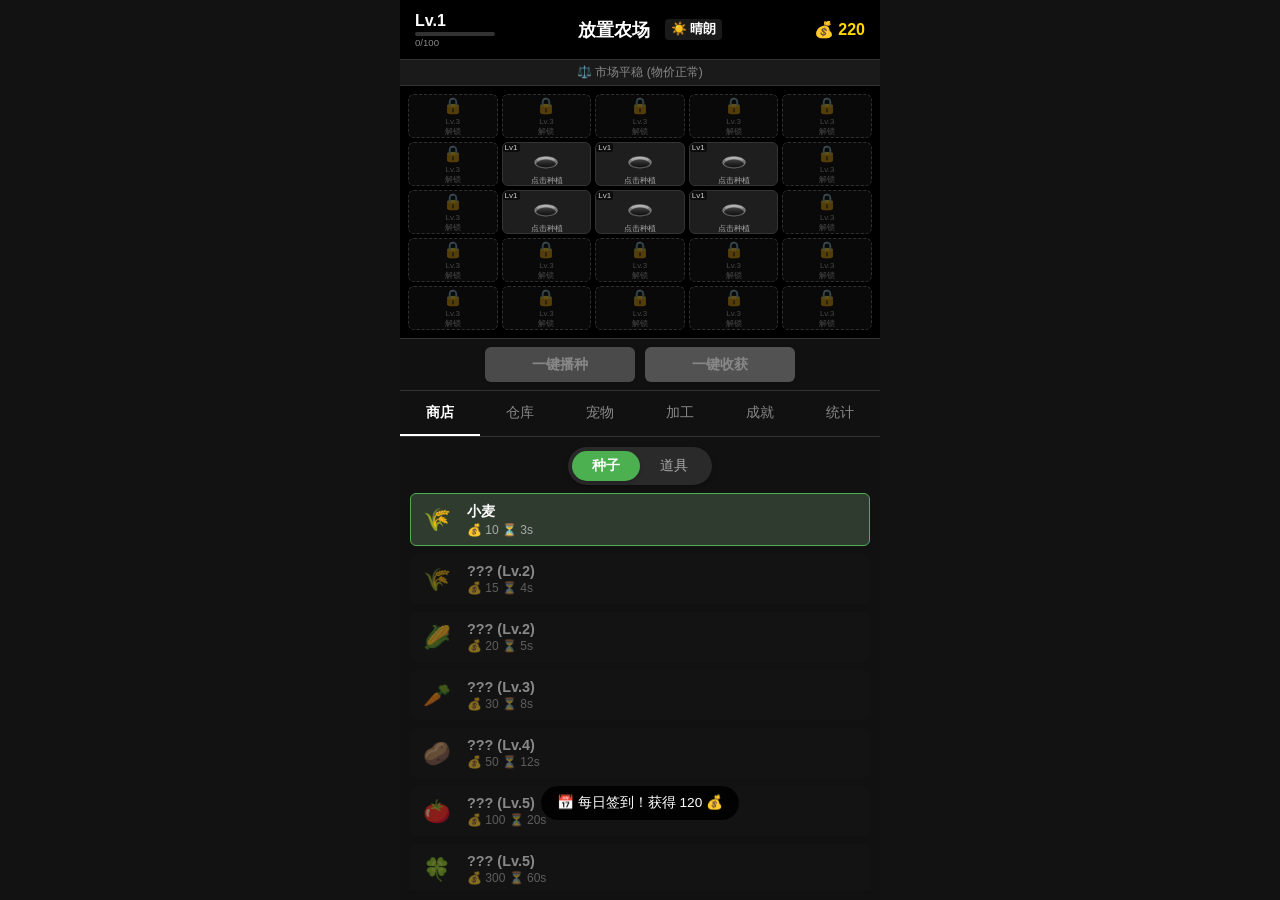
==== nongchang/index.html @ 9efee4d2 "style: Optimize `.plot-card` typography and padding to prevent truncation Co-authored-by: ZilongChan" ====
<!DOCTYPE html>
<html lang="zh-CN">
<head>
    <meta charset="UTF-8">
    <meta name="viewport" content="width=device-width, initial-scale=1.0, maximum-scale=1.0, user-scalable=no">
    <title>放置农场</title>
    <style>
        :root {
            --bg-color: #121212;
            --card-bg: #1e1e1e;
            --border-color: #333;
            --text-color: #fff;
            --accent-color: #4CAF50;
            --highlight-color: #fff;
            --gold-color: #FFD700;
            --progress-bg: #333;
            --progress-fill: #fff;
        }

        * {
            margin: 0;
            padding: 0;
            box-sizing: border-box;
            font-family: -apple-system, BlinkMacSystemFont, "Segoe UI", Roboto, Helvetica, Arial, sans-serif;
            user-select: none;
            -webkit-tap-highlight-color: transparent;
        }

        body {
            background-color: var(--bg-color);
            color: var(--text-color);
            min-height: 100vh;
            display: flex;
            flex-direction: column;
            align-items: center;
            overflow: hidden; /* Prevent scrolling on body */
        }

        .app-container {
            width: 100%;
            max-width: 480px; /* Mobile app style width */
            display: flex;
            flex-direction: column;
            height: 100vh; /* Takes exactly full viewport height */
            background-color: #000;
            overflow: hidden;
        }

        /* Header */
        .top-bar {
            display: flex;
            justify-content: space-between;
            align-items: center;
            padding: 10px 15px;
            background-color: #000;
            border-bottom: 1px solid var(--border-color);
            z-index: 100;
            flex-shrink: 0;
            height: 60px; /* Fixed height for consistent layout */
        }

        .level-info {
            display: flex;
            flex-direction: column;
            align-items: flex-start;
            min-width: 80px;
        }

        .level-badge {
            font-size: 1rem;
            font-weight: bold;
            line-height: 1.2;
        }

        .level-exp-bar {
            width: 100%;
            height: 4px;
            background-color: var(--progress-bg);
            border-radius: 2px;
            overflow: hidden;
            margin-top: 2px;
        }

        .level-exp-fill {
            height: 100%;
            background-color: var(--accent-color); /* Green progress */
            transition: width 0.3s ease;
        }

        .level-exp-text {
            font-size: 0.6rem;
            color: #888;
            margin-top: 1px;
        }

        /* Weather Display */
        .weather-info {
            font-size: 0.8rem;
            margin-left: 10px;
            padding: 2px 6px;
            background-color: rgba(255,255,255,0.1);
            border-radius: 4px;
            cursor: help;
        }

        .game-title {
            font-size: 1.1rem;
            font-weight: bold;
            text-align: center;
            flex-grow: 1;
            display: flex;
            align-items: center;
            justify-content: center;
            gap: 5px;
        }

        .currency {
            font-size: 1rem;
            font-weight: bold;
            color: var(--gold-color);
            min-width: 60px;
            text-align: right;
        }

        /* Farm Grid */
        .farm-grid {
            display: grid;
            grid-template-columns: repeat(5, minmax(0, 1fr));
            grid-template-rows: repeat(5, minmax(0, 1fr));
            gap: 4px;
            padding: 8px;
            height: 28vh; /* Reduced 20% from 35vh */
            flex-shrink: 0;
            overflow: hidden; /* Prevent scrolling */
        }

        /* Control Bar (Harvest & Plant All) */
        .control-bar {
            padding: 8px 12px;
            background-color: #111;
            border-top: 1px solid var(--border-color);
            display: flex;
            justify-content: center;
            align-items: center;
            gap: 10px;
            flex-shrink: 0;
            min-height: 50px;
        }

        .action-btn {
            flex: 1;
            max-width: 150px;
            background-color: #333;
            color: #fff;
            border: none;
            border-radius: 6px;
            padding: 8px 0;
            font-weight: bold;
            font-size: 0.9rem;
            box-shadow: 0 2px 4px rgba(0,0,0,0.3);
            transition: transform 0.1s, opacity 0.2s, filter 0.2s, background-color 0.2s;
            display: flex;
            align-items: center;
            justify-content: center;
            gap: 4px;
        }

        .harvest-btn {
            background-color: var(--accent-color);
        }

        .plant-btn {
            background-color: #2196F3; /* Blue for planting */
        }

        .action-btn:active {
            transform: scale(0.96);
        }

        .plot-card {
            background-color: var(--card-bg);
            border: 1px solid var(--border-color);
            border-radius: 6px;
            display: flex;
            flex-direction: column;
            justify-content: center;
            align-items: center;
            cursor: pointer;
            position: relative;
            padding: 0px;
            transition: transform 0.1s, border-color 0.2s;
            height: 100%;
            width: 100%;
            overflow: hidden;
        }

        .plot-card.locked {
            background-color: #0d0d0d;
            border-style: dashed;
            border-color: #444;
            opacity: 0.7;
        }

        .lock-icon {
            font-size: 1rem;
            margin-bottom: 2px;
        }

        .lock-text {
            font-size: 0.5rem;
            color: #666;
            text-align: center;
        }

        .plot-card:active {
            transform: scale(0.95);
        }

        .plot-card.selected {
            border-color: var(--highlight-color);
            box-shadow: 0 0 8px rgba(255, 255, 255, 0.2);
        }

        .plot-level {
            position: absolute;
            top: 0px;
            left: 0px;
            font-size: 0.5rem;
            background-color: rgba(0,0,0,0.6);
            padding: 0px 2px;
            border-radius: 2px;
            color: #ccc;
            pointer-events: none;
        }

        .crop-emoji {
            font-size: 1.3rem;
            line-height: 1;
            margin-bottom: 0;
            flex-grow: 1;
            display: flex;
            align-items: center;
            justify-content: center;
        }

        .status-text {
            font-size: 0.55rem;
            line-height: 1;
            transform: scale(0.9);
            color: #aaa;
            text-align: center;
            white-space: nowrap;
            overflow: hidden;
            text-overflow: ellipsis;
            width: 100%;
            z-index: 2; /* Ensure above progress */
            margin-bottom: 0;
        }

        /* Plot Progress Bar (Overlay Style) */
        .plot-progress-bar {
            position: absolute;
            bottom: 0;
            left: 0;
            width: 100%;
            height: 4px;
            background-color: transparent;
            overflow: hidden;
            z-index: 1;
        }

        .plot-progress-fill {
            height: 100%;
            background-color: var(--accent-color);
            width: 0%;
            transition: width 0.5s linear;
            opacity: 0.8;
        }

        /* Floating Text Animation */
        .floating-text {
            position: absolute;
            top: 50%;
            left: 50%;
            transform: translate(-50%, -50%);
            color: var(--gold-color);
            font-weight: bold;
            font-size: 1rem;
            animation: floatUp 0.8s ease-out forwards;
            pointer-events: none;
            text-shadow: 1px 1px 2px #000;
            z-index: 10;
        }

        @keyframes floatUp {
            0% { opacity: 1; transform: translate(-50%, -50%); }
            100% { opacity: 0; transform: translate(-50%, -150%); }
        }


        /* Bottom Panel */
        .bottom-panel {
            background-color: #111;
            border-top: 1px solid var(--border-color);
            padding: 0;
            display: flex;
            flex-direction: column;
            flex-grow: 1; /* Takes the remaining space */
            overflow: hidden;
        }

        .tabs {
            display: flex;
            border-bottom: 1px solid var(--border-color);
            flex-shrink: 0;
        }

        .tab-btn {
            flex: 1;
            background: none;
            border: none;
            color: #888;
            padding: 12px;
            font-size: 0.9rem;
            cursor: pointer;
            border-bottom: 2px solid transparent;
            transition: color 0.2s;
        }

        .tab-btn:hover {
            color: #ddd;
        }

        .tab-btn.active {
            color: var(--text-color);
            border-bottom-color: var(--text-color);
            font-weight: bold;
        }

        .tab-content {
            padding: 10px;
            flex-grow: 1; /* Allow content to fill available space in bottom panel */
            display: flex;
            flex-direction: column;
            overflow: hidden; /* Manage scrolling inside panes */
        }

        .tab-pane {
            display: none;
            flex-direction: column;
            height: 100%;
        }

        .tab-pane.active {
            display: flex;
        }

        /* Shop Items */
        .shop-list {
            display: flex;
            flex-direction: column;
            gap: 8px;
            flex-grow: 1;
            overflow-y: auto;
            -webkit-overflow-scrolling: touch;
        }

        #stats-tab, #achievements-tab {
            overflow-y: auto;
            -webkit-overflow-scrolling: touch;
        }

        .shop-item {
            display: flex;
            align-items: center;
            background-color: var(--card-bg);
            padding: 8px;
            border-radius: 6px;
            cursor: pointer;
            border: 1px solid transparent;
            transition: background-color 0.2s;
        }

        .shop-item:hover {
            background-color: #252525;
        }

        .shop-item.selected {
            border-color: var(--accent-color);
            background-color: #2e3b2e;
        }

        .shop-item.locked {
            opacity: 0.5;
            cursor: not-allowed;
            background-color: #151515;
        }

        .shop-icon {
            font-size: 1.4rem;
            margin-right: 12px;
            width: 36px;
            text-align: center;
        }

        .shop-info {
            flex-grow: 1;
        }

        .shop-name {
            font-weight: bold;
            font-size: 0.9rem;
            display: block;
            margin-bottom: 2px;
        }

        .shop-cost {
            font-size: 0.75rem;
            color: #aaa;
        }

        /* Stats */
        .stats-list {
            display: flex;
            flex-direction: column;
            gap: 8px;
        }

        .stats-item {
            display: flex;
            align-items: center;
            background-color: var(--card-bg);
            padding: 10px;
            border-radius: 6px;
            border: 1px solid var(--border-color);
        }

        .stats-icon {
            font-size: 1.4rem;
            margin-right: 12px;
            width: 36px;
            text-align: center;
        }

        .stats-info {
            flex-grow: 1;
        }

        .stats-label {
            font-size: 0.8rem;
            color: #aaa;
        }

        .stats-value {
            font-weight: bold;
            font-size: 1rem;
            color: var(--text-color);
        }

        /* Achievements */
        .achievement-list {
            display: flex;
            flex-direction: column;
            gap: 8px;
        }

        .achievement-item {
            display: flex;
            align-items: center;
            background-color: var(--card-bg);
            padding: 8px;
            border-radius: 6px;
            border: 1px solid var(--border-color);
        }

        .achievement-item.unlocked {
            border-color: #FFD700;
            background-color: #2e2a1e;
        }

        .ach-icon {
            font-size: 1.4rem;
            margin-right: 12px;
            width: 36px;
            text-align: center;
        }

        .ach-info {
            flex-grow: 1;
        }

        .ach-name {
            font-weight: bold;
            font-size: 0.9rem;
        }

        .ach-desc {
            font-size: 0.75rem;
            color: #aaa;
            margin-bottom: 2px;
        }

        .ach-reward {
            font-size: 0.7rem;
            color: #FFD700;
            font-weight: bold;
        }

        /* Toast */
        .toast {
            position: fixed;
            bottom: 80px; /* Above bottom panel */
            left: 50%;
            transform: translateX(-50%);
            background-color: rgba(0,0,0,0.85);
            color: #fff;
            padding: 8px 16px;
            border-radius: 20px;
            font-size: 0.85rem;
            opacity: 0;
            transition: opacity 0.3s;
            pointer-events: none;
            z-index: 1000;
            white-space: nowrap;
        }

        .toast.show {
            opacity: 1;
        }

        /* Popover Modal */
        .modal {
            display: none;
            position: fixed; /* Viewport relative */
            z-index: 200;
            /* Position set by JS */
        }

        .modal-backdrop {
            display: none;
            position: fixed;
            top: 0;
            left: 0;
            width: 100%;
            height: 100%;
            z-index: 199;
            background: transparent; /* Invisible click catcher */
        }

        .modal-content {
            background-color: rgba(30, 30, 30, 0.95);
            padding: 10px;
            border: 1px solid var(--accent-color);
            border-radius: 8px;
            text-align: center;
            position: relative;
            box-shadow: 0 4px 15px rgba(0,0,0,0.8);
            width: 180px;
            backdrop-filter: blur(4px);
            animation: popIn 0.2s cubic-bezier(0.175, 0.885, 0.32, 1.275);
            --arrow-left: 50%; /* Dynamic arrow position */
        }

        /* Arrow Bottom (Modal above plot) */
        .modal-content.arrow-bottom::after {
            content: '';
            position: absolute;
            bottom: -6px;
            left: var(--arrow-left);
            transform: translateX(-50%);
            border-left: 6px solid transparent;
            border-right: 6px solid transparent;
            border-top: 6px solid var(--accent-color);
        }

        /* Arrow Top (Modal below plot) */
        .modal-content.arrow-top::after {
            content: '';
            position: absolute;
            top: -6px;
            left: var(--arrow-left);
            transform: translateX(-50%);
            border-left: 6px solid transparent;
            border-right: 6px solid transparent;
            border-bottom: 6px solid var(--accent-color);
        }

        .close-modal {
            display: none; /* No close button, click outside to close */
        }

        .modal-header {
            display: flex;
            align-items: center;
            justify-content: center;
            gap: 5px;
            margin-bottom: 5px;
        }

        .modal-icon {
            font-size: 1.2rem;
        }

        #modal-crop-name {
            font-size: 0.9rem;
            font-weight: bold;
            margin: 0;
        }

        #modal-status {
            font-size: 0.7rem;
            color: #aaa;
            margin-bottom: 4px;
        }

        .modal-progress-container {
            width: 100%;
            height: 6px;
            background-color: #333;
            border-radius: 3px;
            margin: 4px 0;
            overflow: hidden;
        }

        .modal-progress-fill {
            height: 100%;
            background-color: var(--accent-color);
            width: 0%;
            transition: width 0.5s linear;
        }

        #modal-timer {
            font-size: 0.8rem;
            font-family: monospace;
            color: #fff;
        }

        .modal-actions {
            margin-top: 8px;
            display: flex;
            justify-content: center;
        }

        #modal-action-btn {
            font-size: 0.75rem;
            padding: 4px 8px;
            width: 100%;
        }

        @keyframes fadeIn {
            from { opacity: 0; }
            to { opacity: 1; }
        }


        /* Secondary Tabs (Shop) */
        .secondary-tabs {
            display: flex;
            margin-bottom: 8px; /* Reduced to fit market display */
            background-color: #2a2a2a;
            border-radius: 50px;
            padding: 4px;
            gap: 0;
            width: fit-content;
            align-self: center; /* Center horizontally */
            box-shadow: 0 2px 4px rgba(0,0,0,0.2);
            flex-shrink: 0; /* Prevent shrinking when content scrolls */
        }

        /* Environment Bar (Market & Weather) */
        .env-bar {
            width: 100%;
            padding: 4px 10px;
            background-color: #1a1a1a;
            border-bottom: 1px solid var(--border-color);
            display: flex;
            justify-content: center;
            align-items: center;
            min-height: 24px;
            flex-shrink: 0;
        }

        .market-status {
            font-size: 0.75rem;
            text-align: center;
            color: #888;
        }

        .market-status.boom { color: #4CAF50; font-weight: bold; }
        .market-status.crash { color: #ff4444; font-weight: bold; }

        .secondary-tab-btn {
            flex: 0 0 auto;
            padding: 6px 20px;
            border: none;
            background: none;
            color: #aaa;
            border-radius: 50px;
            cursor: pointer;
            font-size: 0.85rem;
            font-weight: 500;
            transition: all 0.2s ease;
            position: relative;
        }

        .secondary-tab-btn.active {
            background-color: var(--accent-color);
            color: #fff;
            font-weight: bold;
            box-shadow: 0 2px 4px rgba(0,0,0,0.2);
        }

        /* Remove underline style from previous iteration */
        .secondary-tab-btn.active::after {
            display: none;
        }

        /* Scrollbar styling */
        ::-webkit-scrollbar {
            width: 4px;
        }
        ::-webkit-scrollbar-track {
            background: #111;
        }
        ::-webkit-scrollbar-thumb {
            background: #444;
            border-radius: 2px;
        }
        ::-webkit-scrollbar-thumb:hover {
            background: #555;
        }

        /* Weather Visuals */
        .weather-overlay {
            position: absolute;
            top: 0;
            left: 0;
            width: 100%;
            height: 100%;
            pointer-events: none;
            z-index: 50; /* Below UI but above grid if possible, actually needs to be behind everything or specific overlay */
            /* Actually, let's put it on top of everything with pointer-events: none, but z-index below modals */
            opacity: 0.3;
            transition: opacity 1s ease;
        }

        .weather-rainy {
            background-image: linear-gradient(to bottom, rgba(0,0,50,0.2), transparent),
                              url('data:image/svg+xml;utf8,<svg xmlns="http://www.w3.org/2000/svg" width="20" height="20" viewBox="0 0 20 20"><text x="0" y="15" font-size="10" fill="white">💧</text></svg>');
            animation: rainFall 1s linear infinite;
        }

        .weather-sunny {
            background: radial-gradient(circle at 50% 20%, rgba(255, 255, 0, 0.2), transparent 70%);
        }

        .weather-rainbow {
            background: linear-gradient(45deg, rgba(255,0,0,0.1), rgba(255,165,0,0.1), rgba(255,255,0,0.1), rgba(0,128,0,0.1), rgba(0,0,255,0.1), rgba(75,0,130,0.1), rgba(238,130,238,0.1));
            animation: rainbowShift 5s ease infinite;
        }

        @keyframes rainFall {
            from { background-position: 0 0; }
            to { background-position: 0 20px; }
        }

        @keyframes rainbowShift {
            0% { opacity: 0.2; }
            50% { opacity: 0.4; }
            100% { opacity: 0.2; }
        }


        /* Storage Tab Styles */
        .storage-tab-content {
            display: none;
            flex-direction: column;
            height: 100%;
        }

        .storage-header {
            padding: 10px;
            text-align: center;
            border-bottom: 1px solid var(--border-color);
            background-color: rgba(0,0,0,0.2);
        }

        .storage-total-value {
            font-size: 0.9rem;
            color: #aaa;
        }

        .storage-list {
            flex-grow: 1;
            overflow-y: auto;
            padding: 10px;
            display: flex;
            flex-direction: column;
            gap: 8px;
        }

        .storage-item {
            display: flex;
            align-items: center;
            background-color: var(--card-bg);
            padding: 10px;
            border-radius: 8px;
            border: 1px solid var(--border-color);
        }

        .storage-icon {
            font-size: 1.5rem;
            width: 40px;
            text-align: center;
        }

        .storage-info {
            flex-grow: 1;
        }

        .storage-name {
            font-weight: bold;
            font-size: 0.9rem;
            display: block;
        }

        .storage-qty {
            font-size: 0.8rem;
            color: #aaa;
        }

        .storage-price {
            text-align: right;
            margin-right: 10px;
            min-width: 60px;
        }

        .price-val {
            font-weight: bold;
            display: block;
        }

        .price-trend {
            font-size: 0.7rem;
        }
        .trend-up { color: #4CAF50; }
        .trend-down { color: #f44336; }
        .trend-flat { color: #aaa; }

        .storage-actions {
            display: flex;
            flex-direction: column;
            gap: 4px;
        }

        .sell-btn {
            background-color: #333;
            color: #fff;
            border: 1px solid #555;
            border-radius: 4px;
            padding: 4px 8px;
            font-size: 0.75rem;
            cursor: pointer;
        }

        .sell-all-btn {
            background-color: var(--accent-color);
            border-color: var(--accent-color);
            color: #fff;
        }

        .sell-global-btn {
            width: 100%;
            padding: 15px;
            background-color: var(--accent-color);
            color: #fff;
            border: none;
            font-weight: bold;
            font-size: 1rem;
            cursor: pointer;
            box-shadow: 0 -2px 10px rgba(0,0,0,0.3);
        }


/* Pet Adventures Tab Styles */
.pet-status-panel {
    background-color: var(--card-bg);
    border-radius: 8px;
    padding: 15px;
    margin-bottom: 15px;
    border: 1px solid var(--border-color);
}

.pet-header {
    display: flex;
    align-items: center;
    gap: 15px;
    margin-bottom: 15px;
}

.pet-avatar {
    width: 60px;
    height: 60px;
    background-color: #333;
    border-radius: 50%;
    display: flex;
    align-items: center;
    justify-content: center;
    font-size: 2rem;
    border: 2px solid var(--accent-color);
}

.pet-info h3 {
    margin: 0;
    font-size: 1.1rem;
    color: var(--text-color);
}

.pet-info p {
    margin: 0;
    font-size: 0.8rem;
    color: #888;
}

.status-bars {
    display: flex;
    flex-direction: column;
    gap: 10px;
}

.status-row {
    display: flex;
    align-items: center;
    gap: 10px;
}

.status-label {
    width: 60px;
    font-size: 0.8rem;
    color: #aaa;
}

.status-track {
    flex-grow: 1;
    height: 8px;
    background-color: #333;
    border-radius: 4px;
    overflow: hidden;
}

.status-fill {
    height: 100%;
    transition: width 0.3s ease;
}

.energy-fill { background-color: #FF9800; }
.mood-fill { background-color: #E91E63; }

.adventure-area {
    background-color: var(--card-bg);
    border-radius: 8px;
    padding: 20px;
    text-align: center;
    border: 1px solid var(--border-color);
    margin-bottom: 15px;
}

.adventure-timer {
    font-size: 2rem;
    font-weight: bold;
    font-family: monospace;
    margin: 15px 0;
    color: var(--text-color);
}

.adventure-btn {
    width: 100%;
    padding: 12px;
    background-color: var(--accent-color);
    color: white;
    border: none;
    border-radius: 6px;
    font-weight: bold;
    font-size: 1rem;
    cursor: pointer;
}

.adventure-btn:disabled {
    background-color: #333;
    color: #666;
    cursor: not-allowed;
}

.adventure-log {
    background-color: var(--card-bg);
    border-radius: 8px;
    padding: 15px;
    border: 1px solid var(--border-color);
    max-height: 200px;
    overflow-y: auto;
}

.log-title {
    font-size: 0.9rem;
    font-weight: bold;
    margin-bottom: 10px;
    color: #aaa;
    border-bottom: 1px solid #333;
    padding-bottom: 5px;
}

.log-item {
    display: flex;
    gap: 10px;
    padding: 8px 0;
    border-bottom: 1px solid #333;
    font-size: 0.85rem;
}

.log-icon {
    font-size: 1.2rem;
}

.log-content {
    flex-grow: 1;
}

.log-time {
    font-size: 0.7rem;
    color: #666;
    display: block;
    margin-top: 2px;
}
</style>
</head>
<body>
    <div class="app-container">
        <div id="weather-overlay" class="weather-overlay"></div>
        <!-- Top Header -->
        <header class="top-bar">
            <div class="level-info">
                <div class="level-badge">Lv.<span id="level">1</span></div>
                <div class="level-exp-bar">
                    <div id="exp-fill" class="level-exp-fill" style="width: 0%;"></div>
                </div>
                <div class="level-exp-text"><span id="exp">0</span>/<span id="max-exp">100</span></div>
            </div>
            <h1 class="game-title">
                放置农场
                <div id="weather-display" class="weather-info">☀️ 晴朗</div>
            </h1>
            <div class="currency">💰 <span id="gold">0</span></div>
        </header>

        <!-- Environment Bar -->
        <div class="env-bar">
             <div id="market-display" class="market-status normal">⚖️ 市场平稳 (物价正常)</div>
        </div>

        <!-- Main Game Area (Grid) -->
        <main id="farm-grid" class="farm-grid">
            <!-- Plots will be generated by JS -->
        </main>

        <!-- Control Bar -->
        <div class="control-bar">
            <button id="plant-all-btn" class="action-btn plant-btn" style="display: none;">
                <span>一键播种</span>
            </button>
            <button id="harvest-all-btn" class="action-btn harvest-btn" style="display: none;">
                <span>一键收获</span>
            </button>
        </div>

        <!-- Bottom UI -->
        <div class="bottom-panel">
            <!-- Tabs -->
            <div class="tabs">
                <button class="tab-btn active" data-tab="shop">商店</button>
                <button class="tab-btn" data-tab="storage">仓库</button>
                <button class="tab-btn" data-tab="pet">宠物</button>
                <button class="tab-btn" data-tab="factory">加工</button>
                <button class="tab-btn" data-tab="achievements">成就</button>
                <button class="tab-btn" data-tab="stats">统计</button>
            </div>

            <!-- Tab Content -->
            <div class="tab-content">
                <!-- Shop Content -->
                <div id="shop-tab" class="tab-pane active">
                    <!-- Secondary Tabs for Shop -->
                    <div class="secondary-tabs">
                        <button class="secondary-tab-btn active" data-shop-tab="seeds">种子</button>
                        <button class="secondary-tab-btn" data-shop-tab="items">道具</button>
                    </div>

                    <div id="shop-items" class="shop-list">
                        <!-- Shop items generated by JS -->
                    </div>
                </div>

                <!-- Stats Content -->
                <div id="stats-tab" class="tab-pane">
                    <p>暂无统计数据</p>
                </div>

                <!-- Achievements Content -->
                <div id="achievements-tab" class="tab-pane">
                    <p>暂无成就</p>
                </div>

                <!-- Storage Tab -->
                <div id="storage-tab" class="tab-pane">
                    <!-- Secondary Tabs for Storage -->
                    <div class="secondary-tabs" style="margin-top: 5px;">
                        <button class="secondary-tab-btn active" data-storage-tab="inventory">库存</button>
                        <button class="secondary-tab-btn" data-storage-tab="orders">订单</button>
                    </div>

                    <!-- Inventory View -->
                    <div id="storage-inventory-view" style="display:flex; flex-direction:column; flex-grow:1; overflow:hidden;">
                        <div class="storage-header">
                            <h3>我的仓库</h3>
                            <div class="storage-total-value">预估总价值: <span id="storage-total-val" style="color: gold;">0</span> 💰</div>
                        </div>
                        <div id="storage-list" class="storage-list">
                            <!-- Items go here -->
                            <p style="text-align:center; color:#666; margin-top:20px;">仓库是空的</p>
                        </div>
                        <button id="sell-all-global-btn" class="sell-global-btn">💰 一键卖出所有 (0)</button>
                    </div>

                    <!-- Orders View -->
                    <div id="storage-orders-view" style="display:none; flex-direction:column; flex-grow:1; overflow:hidden;">
                        <div class="storage-header" style="background:rgba(50,50,0,0.3); border-bottom:1px solid #444;">
                            <h3 style="color:#FFD700">📜 市场订单</h3>
                            <p style="font-size:0.75rem; color:#aaa; margin-top:4px;">完成订单可获得高额报酬与经验</p>
                        </div>
                        <div id="orders-list" style="flex-grow:1; overflow-y:auto; padding:10px; display:flex; flex-direction:column; gap:8px;">
                            <!-- Orders go here -->
                        </div>
                    </div>



                <!-- Factory Tab -->
                <div id="factory-tab" class="tab-pane">
                    <div class="storage-header">
                        <h3>👨‍🍳 加工坊</h3>
                        <p style="font-size:0.75rem; color:#aaa;">使用基础农作物制作高价值商品</p>
                    </div>

                    <div id="factory-queue" style="padding:10px; background:#222; margin-bottom:10px; border-radius:6px; min-height:60px;">
                        <!-- Active tasks here -->
                        <div style="text-align:center; color:#666; font-size:0.8rem; line-height:40px;">暂无加工任务</div>
                    </div>

                    <div id="recipe-list" class="shop-list" style="flex-grow:1; overflow-y:auto; padding:0 10px;">
                        <!-- Recipes generated by JS -->
                    </div>
                </div>


                <!-- Pet Tab -->
                <div id="pet-tab" class="tab-pane">
                    <div id="pet-unlock-msg" style="display:none; text-align:center; padding:20px; color:#888;">
                        <div style="font-size:3rem; margin-bottom:10px;">🔒</div>
                        <p>你需要先购买一只看门狗！</p>
                        <p style="font-size:0.8rem; margin-top:5px;">去商店看看吧 🐕</p>
                    </div>

                    <div id="pet-content" style="display:none; height:100%; flex-direction:column;">
                        <div class="pet-panel">
                            <div class="pet-header">
                                <div class="pet-avatar">🐕</div>
                                <div class="pet-info">
                                    <h3>旺财 (Lv.<span id="pet-level">1</span>)</h3>
                                    <p>忠诚的伙伴</p>
                                </div>
                            </div>
                            <div class="status-bars">
                                <div class="status-row">
                                    <span class="status-label">⚡ 体力</span>
                                    <div class="status-track">
                                        <div id="pet-energy-fill" class="status-fill energy-fill" style="width: 100%;"></div>
                                    </div>
                                    <span id="pet-energy-text">100/100</span>
                                </div>
                                <div class="status-row">
                                    <span class="status-label">❤️ 心情</span>
                                    <div class="status-track">
                                        <div id="pet-mood-fill" class="status-fill mood-fill" style="width: 100%;"></div>
                                    </div>
                                    <span id="pet-mood-text">100%</span>
                                </div>
                            </div>
                        </div>

                        <div class="adventure-area">
                            <div id="adventure-status" class="adventure-status">准备出发</div>
                            <div id="adventure-timer" class="adventure-timer">--:--</div>
                            <button id="adventure-btn" class="adventure-btn">🌲 开始探险 (消耗 20 ⚡)</button>
                        </div>

                        <div class="log-container">
                            <div class="log-header">📜 探险日志</div>
                            <ul id="adventure-log" class="log-list">
                                <!-- Log items -->
                                <li class="log-item" style="color:#666; justify-content:center;">暂无记录</li>
                            </ul>
                        </div>
                    </div>
                </div>

            </div>
        </div>
    </div>

    <div id="message-toast" class="toast"></div>

    <!-- Modal Backdrop -->
    <div id="modal-backdrop" class="modal-backdrop"></div>

    <!-- Plot Detail Popover -->
    <div id="plot-modal" class="modal">
        <div class="modal-content">
            <div class="modal-header">
                <div id="modal-crop-icon" class="modal-icon">🌱</div>
                <h2 id="modal-crop-name">作物</h2>
            </div>
            <!-- <div id="modal-status">生长中</div> -->
            <div class="modal-progress-container">
                <div id="modal-progress-bar" class="modal-progress-fill"></div>
            </div>
            <div id="modal-timer">00:00</div>
            <div class="modal-actions">
                <button id="modal-action-btn" class="action-btn">加速</button>
            </div>
        </div>
    </div>

    <script src="script.js"></script>
</body>
</html>
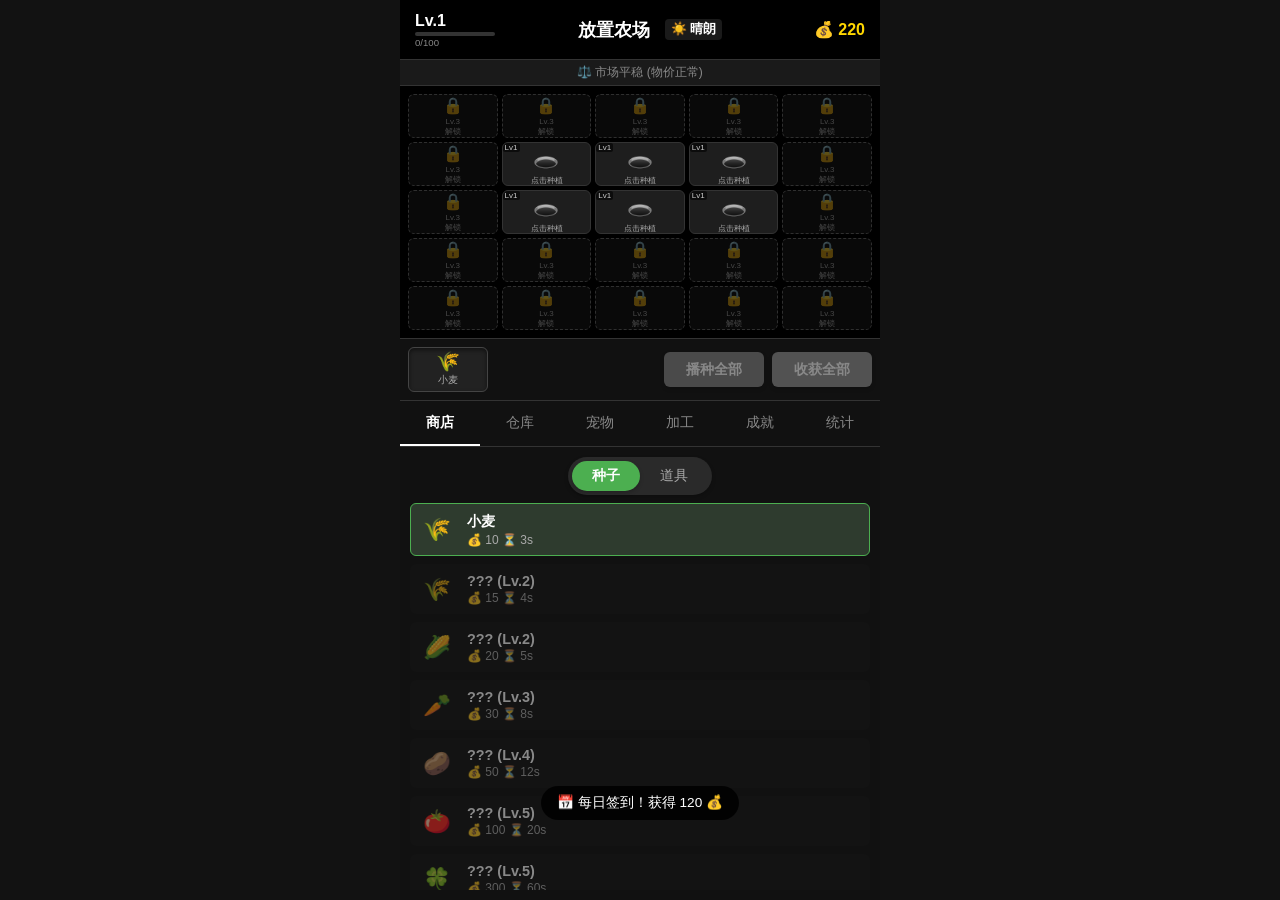
==== commit 816ffbc0: "feat: Improve shop and planting UX with active tool indicators and grid highlighting Co-authored-by:" ====
--- a/nongchang/index.html
+++ b/nongchang/index.html
@@ -1031,6 +1031,28 @@
     display: block;
     margin-top: 2px;
 }
+
+        /* Active Tool Highlighting */
+        .farm-grid.mode-planting .plot-card[data-status="empty"] {
+            animation: pulsePlant 2s infinite alternate;
+            cursor: cell;
+        }
+
+        .farm-grid.mode-fertilizer .plot-card[data-status="growing"] {
+            animation: pulseFertilize 2s infinite alternate;
+            cursor: pointer;
+        }
+
+        @keyframes pulsePlant {
+            0% { box-shadow: inset 0 0 5px rgba(76, 175, 80, 0.2), 0 0 5px rgba(76, 175, 80, 0.2); border-color: #4CAF50; }
+            100% { box-shadow: inset 0 0 15px rgba(76, 175, 80, 0.6), 0 0 10px rgba(76, 175, 80, 0.4); border-color: #81C784; }
+        }
+
+        @keyframes pulseFertilize {
+            0% { box-shadow: inset 0 0 5px rgba(255, 215, 0, 0.2), 0 0 5px rgba(255, 215, 0, 0.2); border-color: #FFD700; }
+            100% { box-shadow: inset 0 0 15px rgba(255, 215, 0, 0.6), 0 0 10px rgba(255, 215, 0, 0.4); border-color: #FFEB3B; }
+        }
+
 </style>
 </head>
 <body>
@@ -1063,14 +1085,24 @@
         </main>
 
         <!-- Control Bar -->
-        <div class="control-bar">
-            <button id="plant-all-btn" class="action-btn plant-btn" style="display: none;">
-                <span>一键播种</span>
-            </button>
-            <button id="harvest-all-btn" class="action-btn harvest-btn" style="display: none;">
-                <span>一键收获</span>
-            </button>
+
+        <!-- Control Bar -->
+        <div class="control-bar" style="justify-content: space-between; padding: 8px;">
+            <div id="active-tool-display" style="display:flex; flex-direction:column; align-items:center; justify-content:center; background:#222; border-radius:6px; padding:4px 10px; min-width:80px; border:1px solid #444; box-shadow:inset 0 2px 4px rgba(0,0,0,0.5);">
+                <span id="active-tool-icon" style="font-size:1.2rem; line-height:1;">🌾</span>
+                <span id="active-tool-name" style="font-size:0.65rem; color:#aaa; margin-top:2px;">小麦</span>
+            </div>
+
+            <div style="display:flex; gap:8px; flex-grow:1; justify-content:flex-end;">
+                <button id="plant-all-btn" class="action-btn plant-btn" style="display: none; max-width:100px;">
+                    <span>播种全部</span>
+                </button>
+                <button id="harvest-all-btn" class="action-btn harvest-btn" style="display: none; max-width:100px;">
+                    <span>收获全部</span>
+                </button>
+            </div>
         </div>
+
 
         <!-- Bottom UI -->
         <div class="bottom-panel">
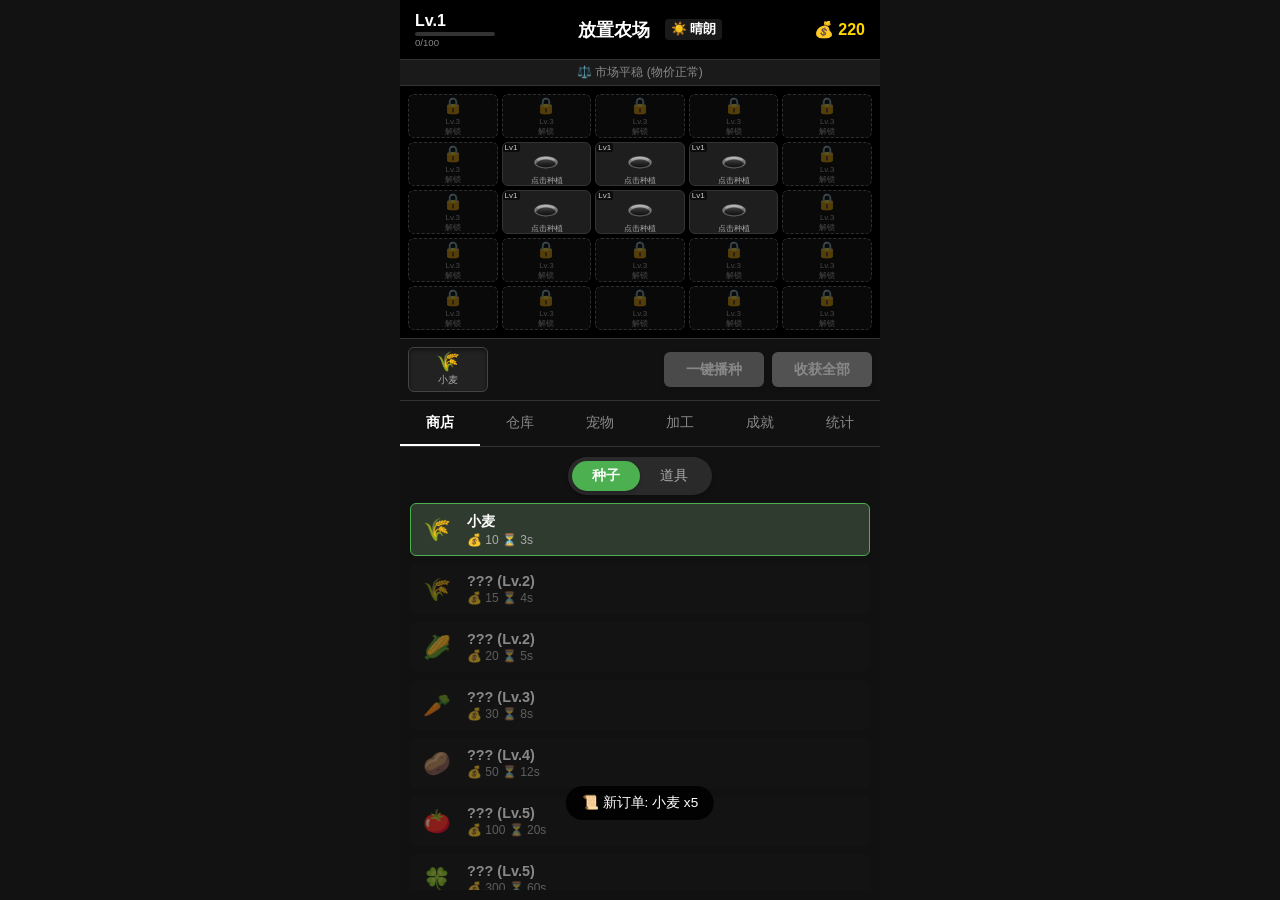
==== commit ce54b99f: "feat: Add Fertilize All button, optimize Orders UI, and fix offline logic Co-authored-by: ZilongChan" ====
--- a/nongchang/index.html
+++ b/nongchang/index.html
@@ -1164,9 +1164,9 @@
 
                     <!-- Orders View -->
                     <div id="storage-orders-view" style="display:none; flex-direction:column; flex-grow:1; overflow:hidden;">
-                        <div class="storage-header" style="background:rgba(50,50,0,0.3); border-bottom:1px solid #444;">
-                            <h3 style="color:#FFD700">📜 市场订单</h3>
-                            <p style="font-size:0.75rem; color:#aaa; margin-top:4px;">完成订单可获得高额报酬与经验</p>
+                        <div class="storage-header" style="background:rgba(50,50,0,0.3); border-bottom:1px solid #444; padding:6px 10px; display:flex; justify-content:space-between; align-items:center;">
+                            <h3 style="color:#FFD700; font-size:1rem; margin:0;">📜 市场订单</h3>
+                            <span style="font-size:0.7rem; color:#aaa;">完成获高额报酬</span>
                         </div>
                         <div id="orders-list" style="flex-grow:1; overflow-y:auto; padding:10px; display:flex; flex-direction:column; gap:8px;">
                             <!-- Orders go here -->
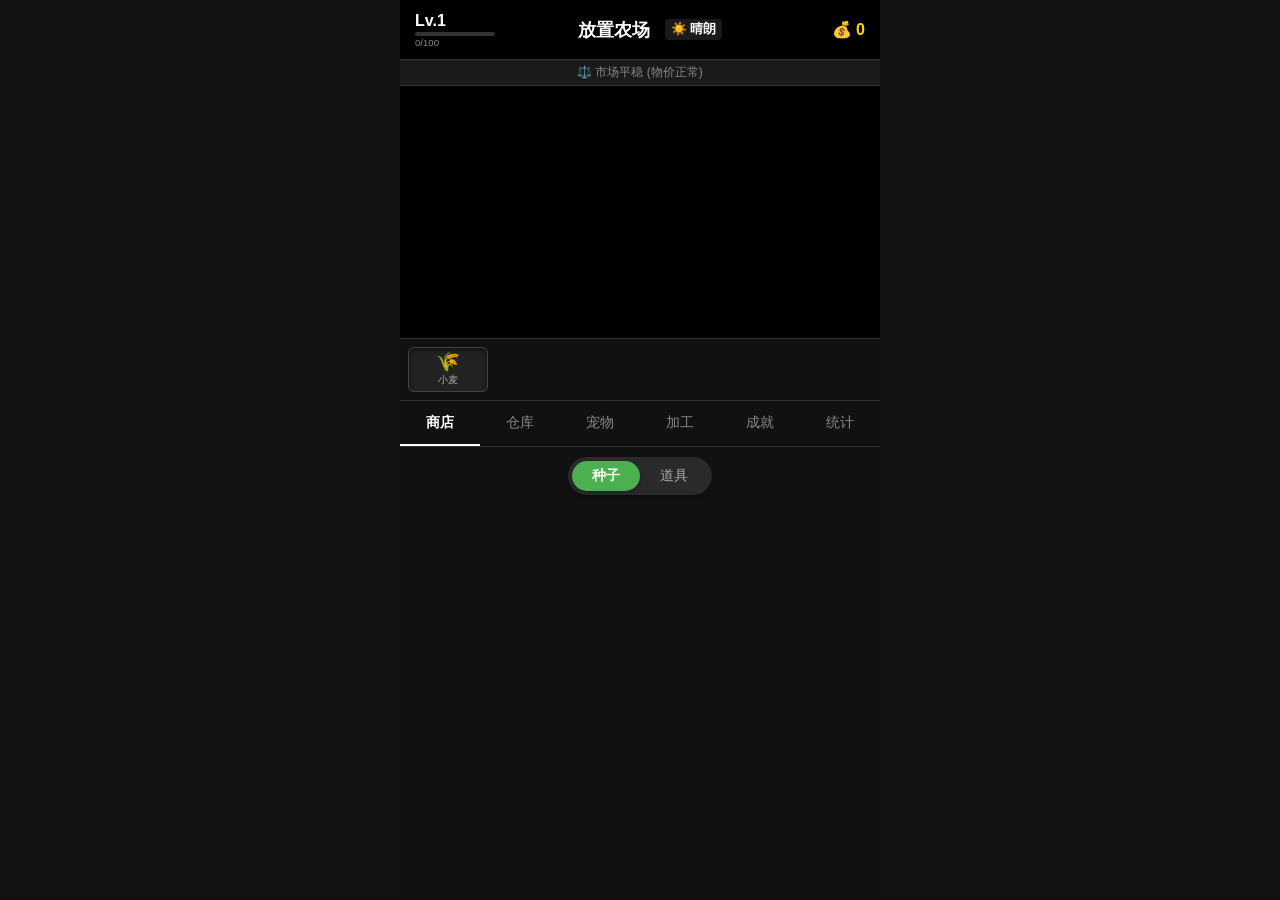
==== commit 555b41f3: "style: Make Storage Inventory header inline and compact Co-authored-by: ZilongChangshan <154969276+Z" ====
--- a/nongchang/index.html
+++ b/nongchang/index.html
@@ -1151,9 +1151,9 @@
 
                     <!-- Inventory View -->
                     <div id="storage-inventory-view" style="display:flex; flex-direction:column; flex-grow:1; overflow:hidden;">
-                        <div class="storage-header">
-                            <h3>我的仓库</h3>
-                            <div class="storage-total-value">预估总价值: <span id="storage-total-val" style="color: gold;">0</span> 💰</div>
+                        <div class="storage-header" style="background:rgba(0,100,0,0.2); border-bottom:1px solid #444; padding:6px 10px; display:flex; justify-content:space-between; align-items:center;">
+                            <h3 style="font-size:1rem; margin:0; color:#fff;">我的仓库</h3>
+                            <div class="storage-total-value" style="font-size:0.75rem; color:#aaa;">总价值: <span id="storage-total-val" style="color: gold; font-weight:bold;">0</span> 💰</div>
                         </div>
                         <div id="storage-list" class="storage-list">
                             <!-- Items go here -->
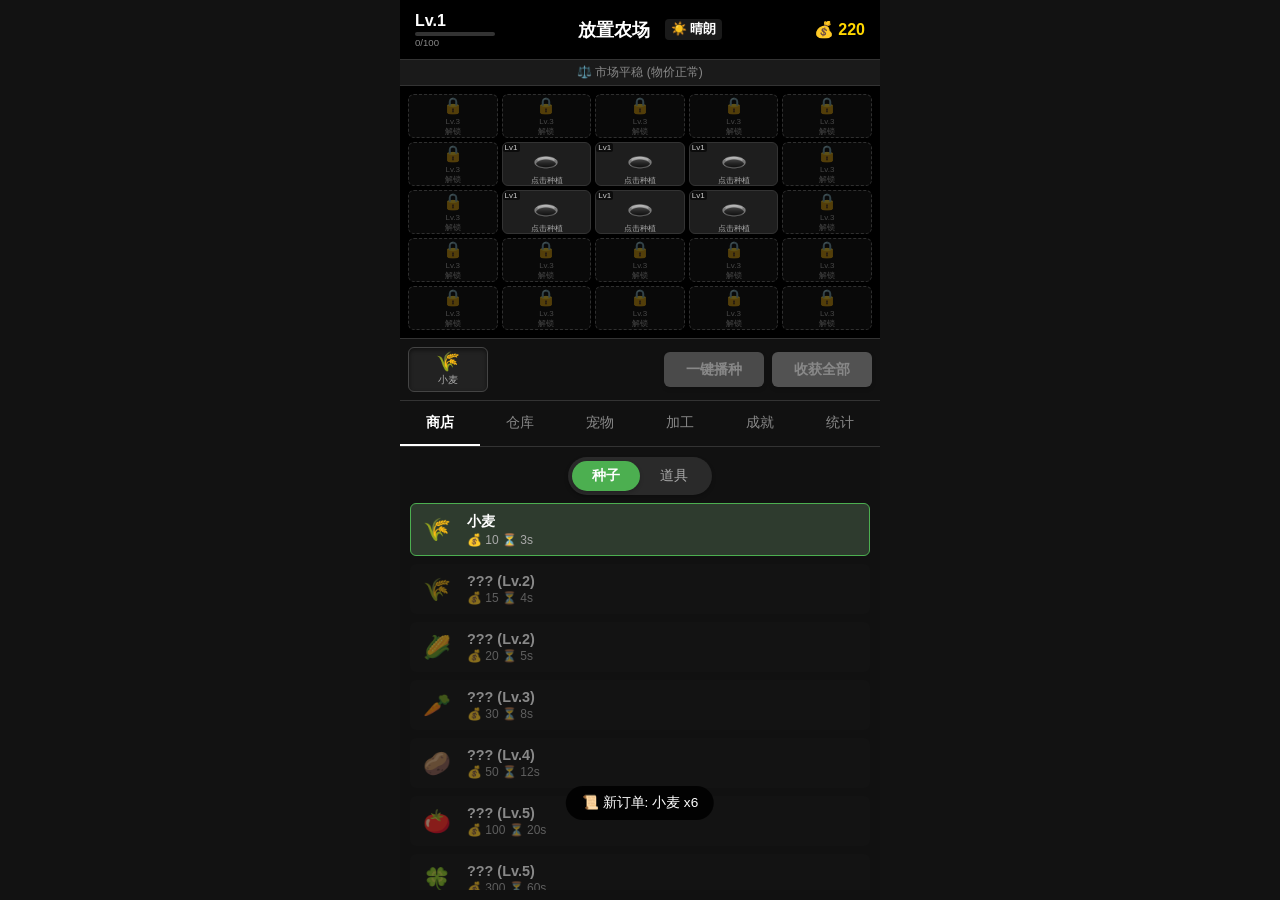
==== commit 90e6e0b5: "feat: Revamp weed/bug mechanics to act as bonus events rather than penalties Co-authored-by: ZilongC" ====
--- a/nongchang/index.html
+++ b/nongchang/index.html
@@ -1094,6 +1094,9 @@
             </div>
 
             <div style="display:flex; gap:8px; flex-grow:1; justify-content:flex-end;">
+                <button id="clean-all-btn" class="action-btn" style="display: none; max-width:80px; background-color:#8D6E63;">
+                    <span>一键清理</span>
+                </button>
                 <button id="plant-all-btn" class="action-btn plant-btn" style="display: none; max-width:100px;">
                     <span>播种全部</span>
                 </button>
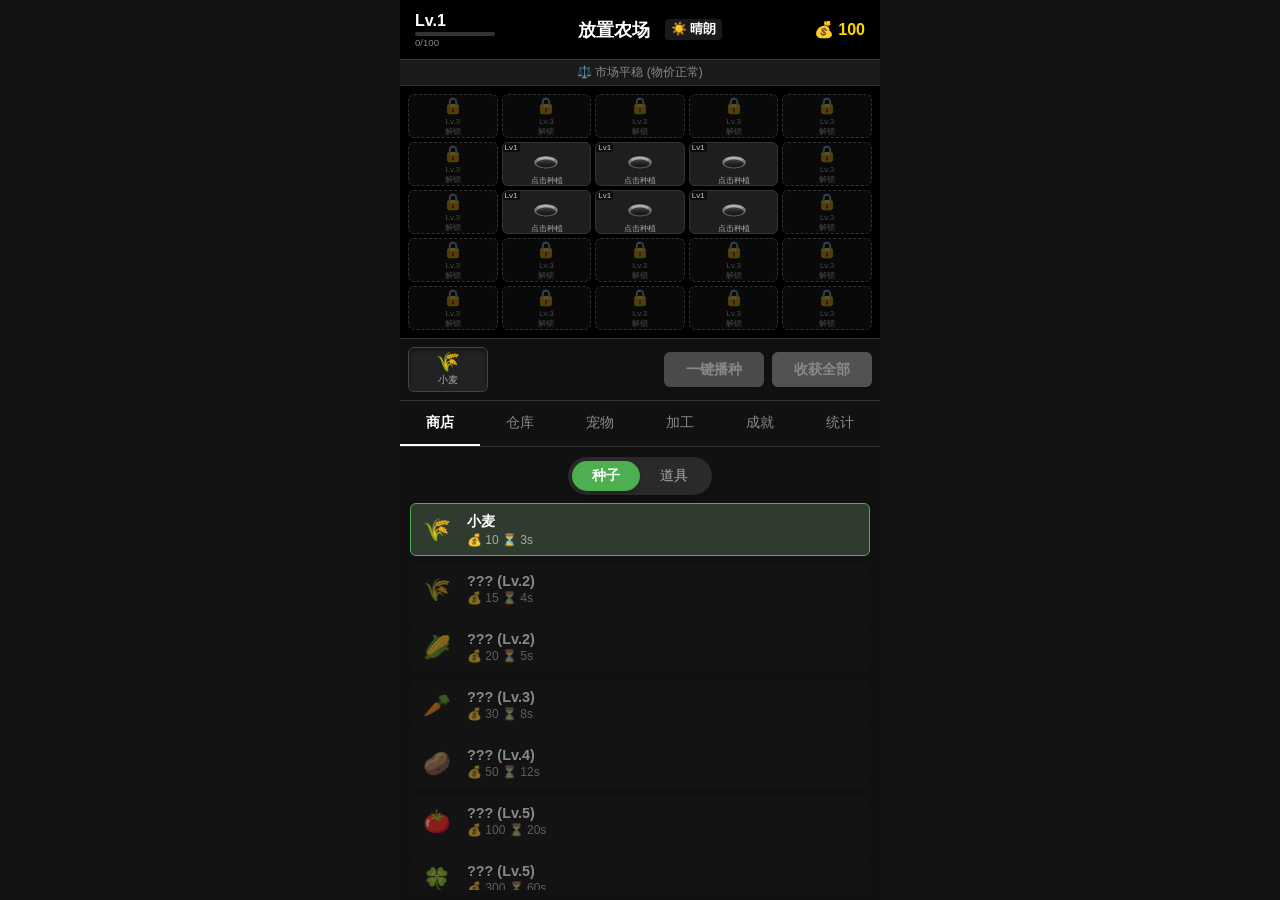
==== commit 662616f3: "refactor: Split monolithic script into ES6 object-oriented modules Co-authored-by: ZilongChangshan <" ====
--- a/nongchang/index.html
+++ b/nongchang/index.html
@@ -1274,6 +1274,6 @@
         </div>
     </div>
 
-    <script src="script.js"></script>
+    <script type="module" src="js/main.js"></script>
 </body>
 </html>
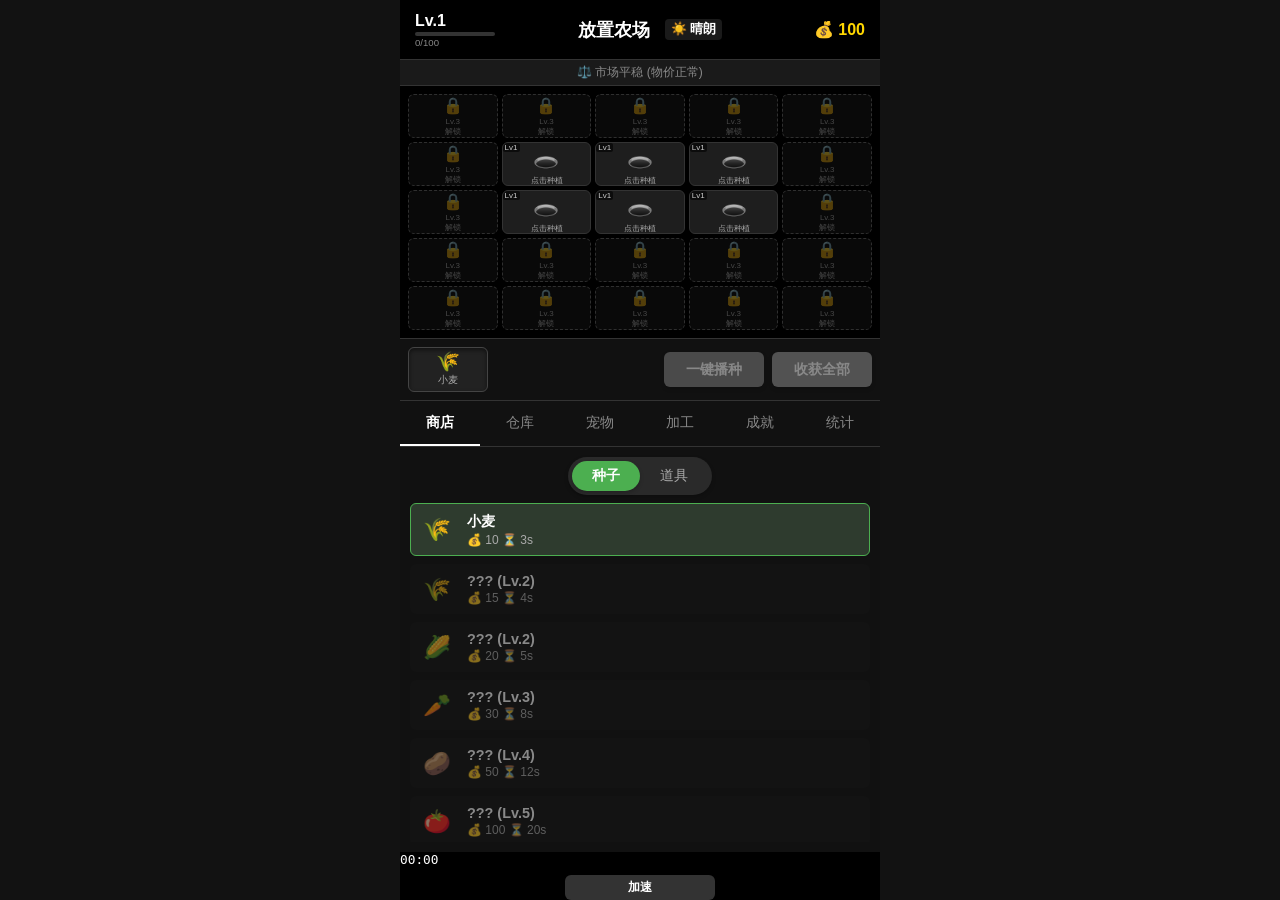
==== commit 230d471b: "feat: Replace direct clicks with contextual Action Menu modal for plot interactions Co-authored-by: " ====
--- a/nongchang/index.html
+++ b/nongchang/index.html
@@ -1257,16 +1257,30 @@
     <div id="modal-backdrop" class="modal-backdrop"></div>
 
     <!-- Plot Detail Popover -->
+    <!-- Plot Action Modal -->
     <div id="plot-modal" class="modal">
-        <div class="modal-content">
+        <div class="modal-content" style="width: 200px;">
             <div class="modal-header">
                 <div id="modal-crop-icon" class="modal-icon">🌱</div>
-                <h2 id="modal-crop-name">作物</h2>
+                <h2 id="modal-crop-name">土地</h2>
             </div>
-            <!-- <div id="modal-status">生长中</div> -->
-            <div class="modal-progress-container">
+
+            <div class="modal-progress-container" id="modal-progress-wrapper" style="display:none;">
                 <div id="modal-progress-bar" class="modal-progress-fill"></div>
             </div>
+            <div id="modal-timer" style="display:none; margin-bottom:8px;">00:00</div>
+
+            <div id="modal-info-text" style="font-size:0.75rem; color:#aaa; margin-bottom:10px;"></div>
+
+            <div class="modal-actions" style="display:flex; flex-direction:column; gap:6px;">
+                <button id="modal-btn-plant" class="action-btn" style="background-color: #2196F3; display:none;">🌱 播种</button>
+                <button id="modal-btn-fertilize" class="action-btn" style="background-color: #FF9800; display:none;">⚡ 施肥</button>
+                <button id="modal-btn-weed" class="action-btn" style="background-color: #4CAF50; display:none;">🌿 除草 (+5⭐)</button>
+                <button id="modal-btn-bug" class="action-btn" style="background-color: #4CAF50; display:none;">🐛 杀虫 (+5⭐)</button>
+                <button id="modal-btn-harvest" class="action-btn" style="background-color: #4CAF50; display:none;">🌾 收获</button>
+            </div>
+        </div>
+    </div>
             <div id="modal-timer">00:00</div>
             <div class="modal-actions">
                 <button id="modal-action-btn" class="action-btn">加速</button>
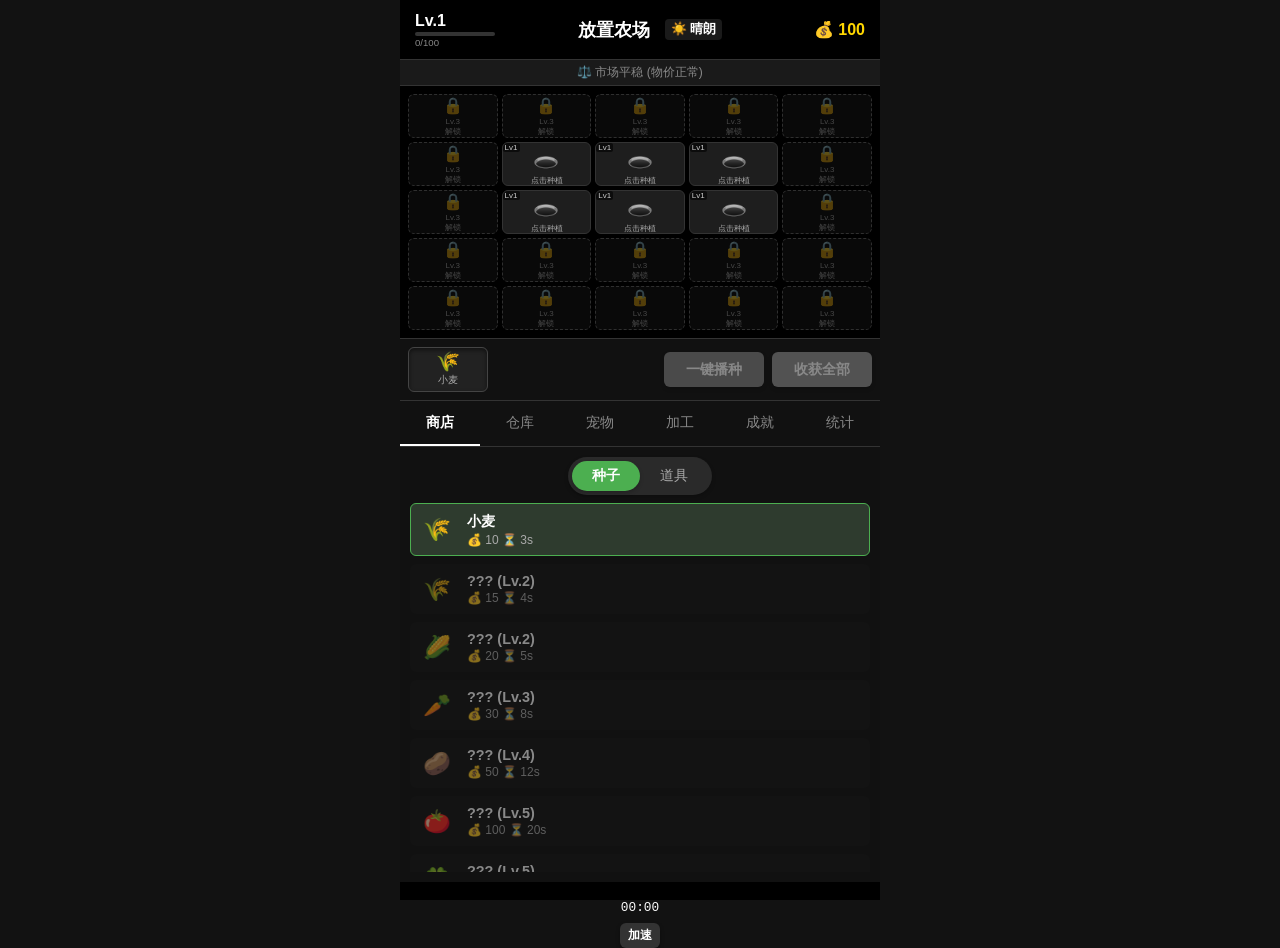
==== commit c9ba784c: "fix(nongchang): resolve plot unlock rendering and enhance action modal UI Co-authored-by: ZilongChan" ====
--- a/nongchang/index.html
+++ b/nongchang/index.html
@@ -1053,7 +1053,46 @@
             100% { box-shadow: inset 0 0 15px rgba(255, 215, 0, 0.6), 0 0 10px rgba(255, 215, 0, 0.4); border-color: #FFEB3B; }
         }
 
-</style>
+
+        /* Extra Modal Styles */
+        #plot-modal .modal-content {
+            position: relative;
+        }
+        #modal-stats-grid > div {
+            display: flex;
+            flex-direction: column;
+            align-items: center;
+            padding: 4px;
+            background: rgba(255,255,255,0.05);
+            border-radius: 4px;
+        }
+        #modal-stats-grid .stat-label {
+            color: #888;
+            font-size: 0.7rem;
+            margin-bottom: 2px;
+        }
+        #modal-stats-grid .stat-value {
+            color: #eee;
+            font-size: 0.85rem;
+            font-weight: bold;
+        }
+        #modal-close-btn:hover {
+            color: #fff !important;
+        }
+        #plot-modal .action-btn {
+            color: white;
+            cursor: pointer;
+            transition: all 0.2s ease;
+        }
+        #plot-modal .action-btn:hover {
+            transform: translateY(-2px);
+            filter: brightness(1.1);
+        }
+        #plot-modal .action-btn:active {
+            transform: translateY(0);
+        }
+
+    </style>
 </head>
 <body>
     <div class="app-container">
@@ -1258,16 +1297,39 @@
 
     <!-- Plot Detail Popover -->
     <!-- Plot Action Modal -->
+    <!-- Plot Action Modal -->
     <div id="plot-modal" class="modal">
-        <div class="modal-content" style="width: 200px;">
-            <div class="modal-header">
-                <div id="modal-crop-icon" class="modal-icon">🌱</div>
-                <h2 id="modal-crop-name">土地</h2>
+        <div class="modal-content" style="width: 240px; padding: 15px; border-radius: 12px; background: linear-gradient(145deg, #2a2a2a, #1a1a1a); border: 1px solid #444; box-shadow: 0 10px 30px rgba(0,0,0,0.8);">
+
+            <!-- Close Button -->
+            <button id="modal-close-btn" style="position: absolute; top: 10px; right: 10px; background: transparent; border: none; color: #888; font-size: 1.2rem; cursor: pointer; padding: 0 5px;">&times;</button>
+
+            <div class="modal-header" style="flex-direction: column; gap: 2px; margin-bottom: 12px;">
+                <div id="modal-crop-icon" class="modal-icon" style="font-size: 2.5rem; background: rgba(0,0,0,0.2); width: 60px; height: 60px; border-radius: 50%; display: flex; align-items: center; justify-content: center; border: 1px solid #333;">🌱</div>
+                <h2 id="modal-crop-name" style="font-size: 1.1rem; color: #fff; margin-top: 5px;">土地</h2>
+                <div id="modal-crop-desc" style="font-size: 0.75rem; color: #aaa; text-align: center;">基础农田</div>
             </div>
 
-            <div class="modal-progress-container" id="modal-progress-wrapper" style="display:none;">
-                <div id="modal-progress-bar" class="modal-progress-fill"></div>
+            <!-- Stats Grid for Rich Info -->
+            <div id="modal-stats-grid" style="display: grid; grid-template-columns: 1fr 1fr; gap: 8px; margin-bottom: 12px; font-size: 0.8rem; background: rgba(0,0,0,0.3); padding: 8px; border-radius: 6px;">
+                <!-- Filled by JS -->
             </div>
+
+            <div class="modal-progress-container" id="modal-progress-wrapper" style="display:none; height: 8px; background: #111; border-radius: 4px; box-shadow: inset 0 1px 3px rgba(0,0,0,0.5);">
+                <div id="modal-progress-bar" class="modal-progress-fill" style="background: linear-gradient(90deg, #4CAF50, #81C784);"></div>
+            </div>
+
+            <div id="modal-info-text" style="font-size:0.8rem; color:#FFD700; margin: 10px 0; text-align: center; font-weight: bold;"></div>
+
+            <div class="modal-actions" style="display:flex; flex-direction:column; gap:8px;">
+                <button id="modal-btn-plant" class="action-btn" style="background: linear-gradient(to bottom, #2196F3, #1976D2); border: 1px solid #1565C0; padding: 10px; font-size: 0.95rem; border-radius: 8px; display:none;">🌱 播种</button>
+                <button id="modal-btn-fertilize" class="action-btn" style="background: linear-gradient(to bottom, #FF9800, #F57C00); border: 1px solid #EF6C00; padding: 10px; font-size: 0.95rem; border-radius: 8px; display:none;">⚡ 施肥</button>
+                <button id="modal-btn-weed" class="action-btn" style="background: linear-gradient(to bottom, #4CAF50, #388E3C); border: 1px solid #2E7D32; padding: 10px; font-size: 0.95rem; border-radius: 8px; display:none;">🌿 除草 (+5⭐)</button>
+                <button id="modal-btn-bug" class="action-btn" style="background: linear-gradient(to bottom, #4CAF50, #388E3C); border: 1px solid #2E7D32; padding: 10px; font-size: 0.95rem; border-radius: 8px; display:none;">🐛 杀虫 (+5⭐)</button>
+                <button id="modal-btn-harvest" class="action-btn" style="background: linear-gradient(to bottom, #4CAF50, #388E3C); border: 1px solid #2E7D32; padding: 10px; font-size: 0.95rem; border-radius: 8px; display:none;">🌾 收获</button>
+            </div>
+        </div>
+    </div>
             <div id="modal-timer" style="display:none; margin-bottom:8px;">00:00</div>
 
             <div id="modal-info-text" style="font-size:0.75rem; color:#aaa; margin-bottom:10px;"></div>
